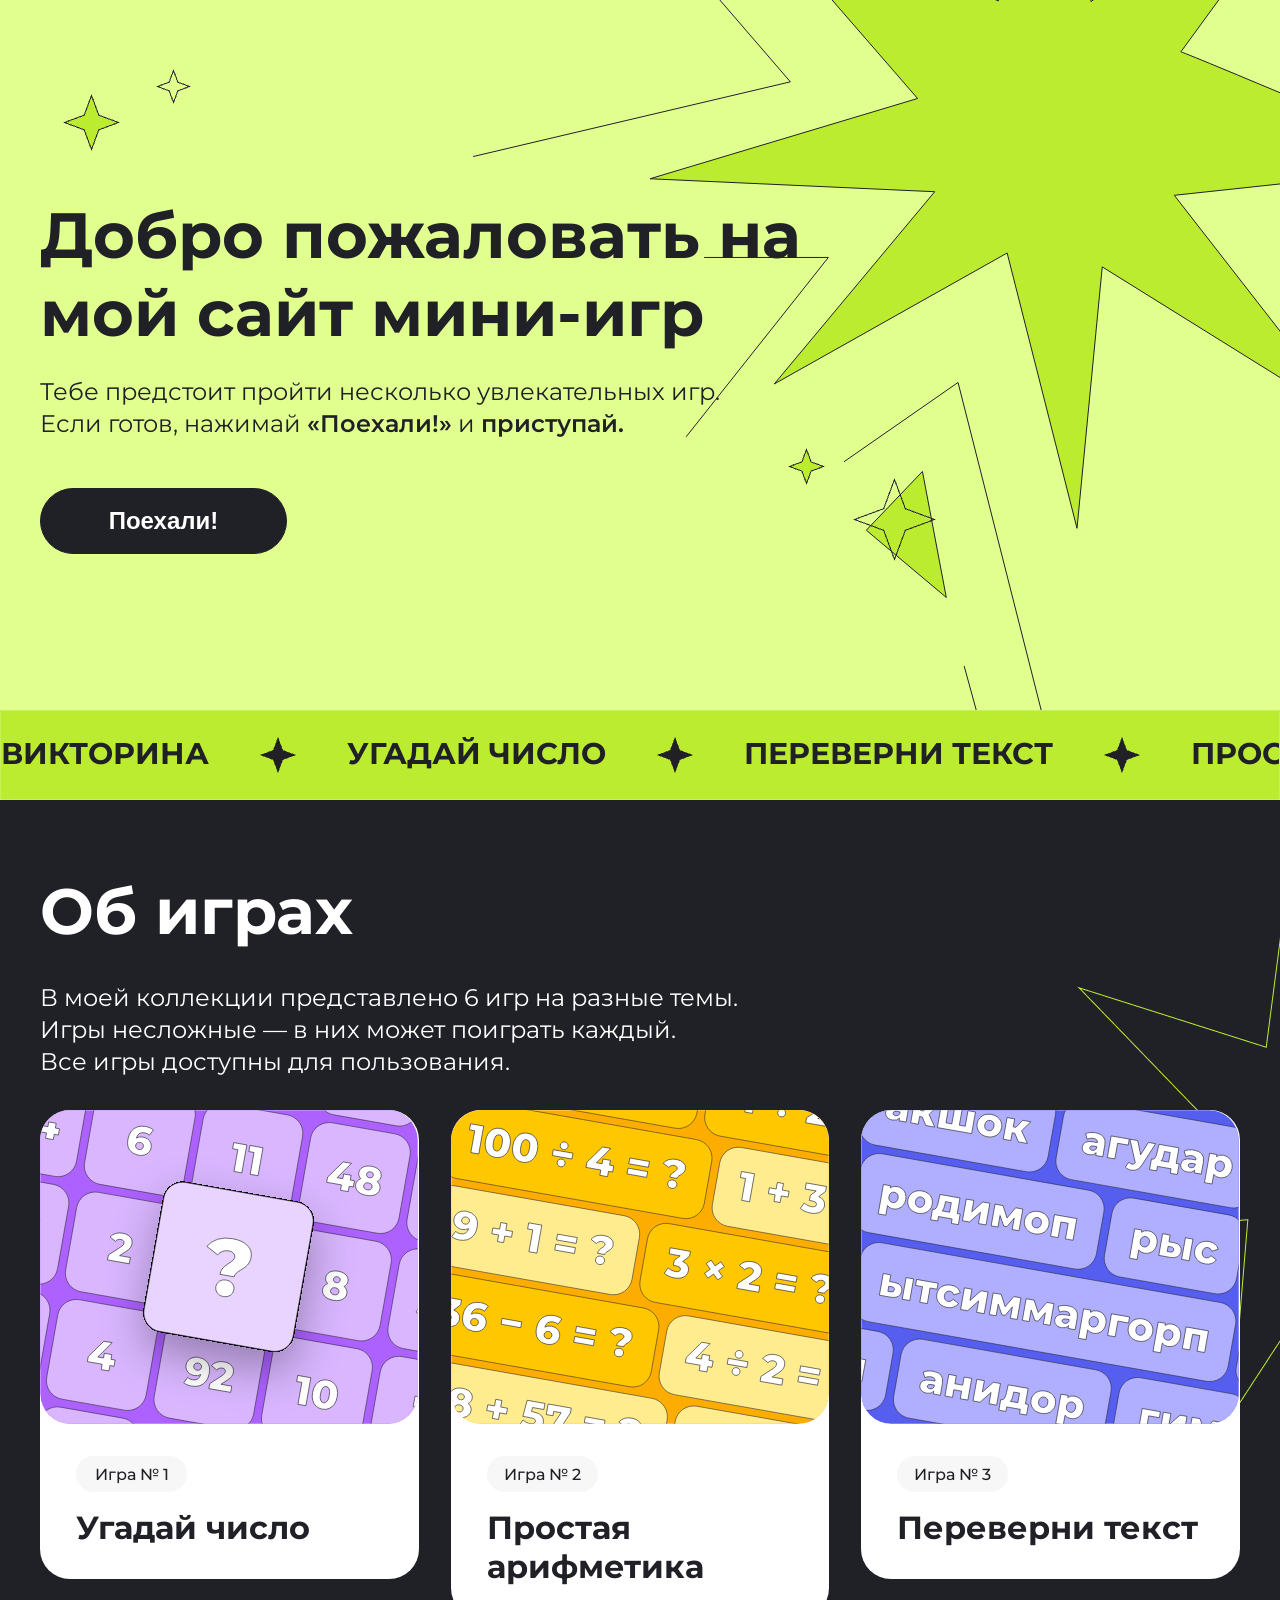
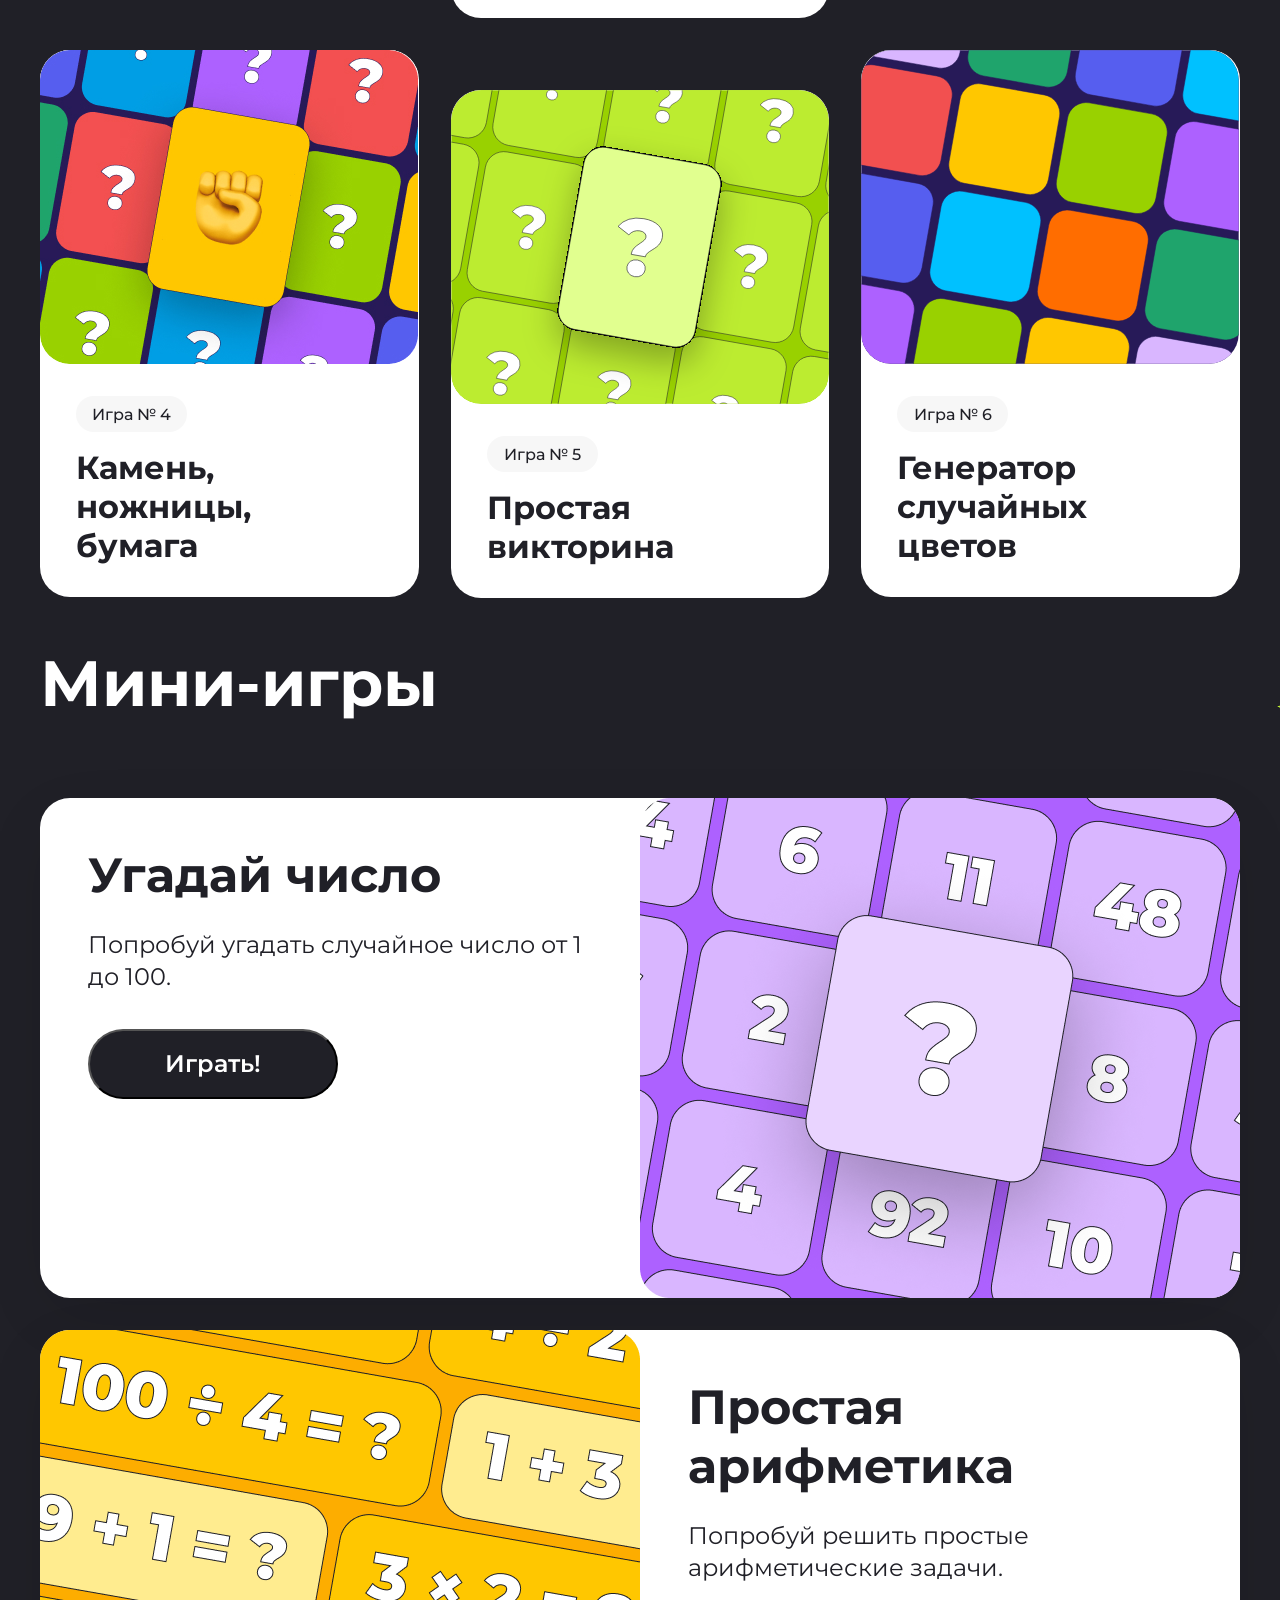
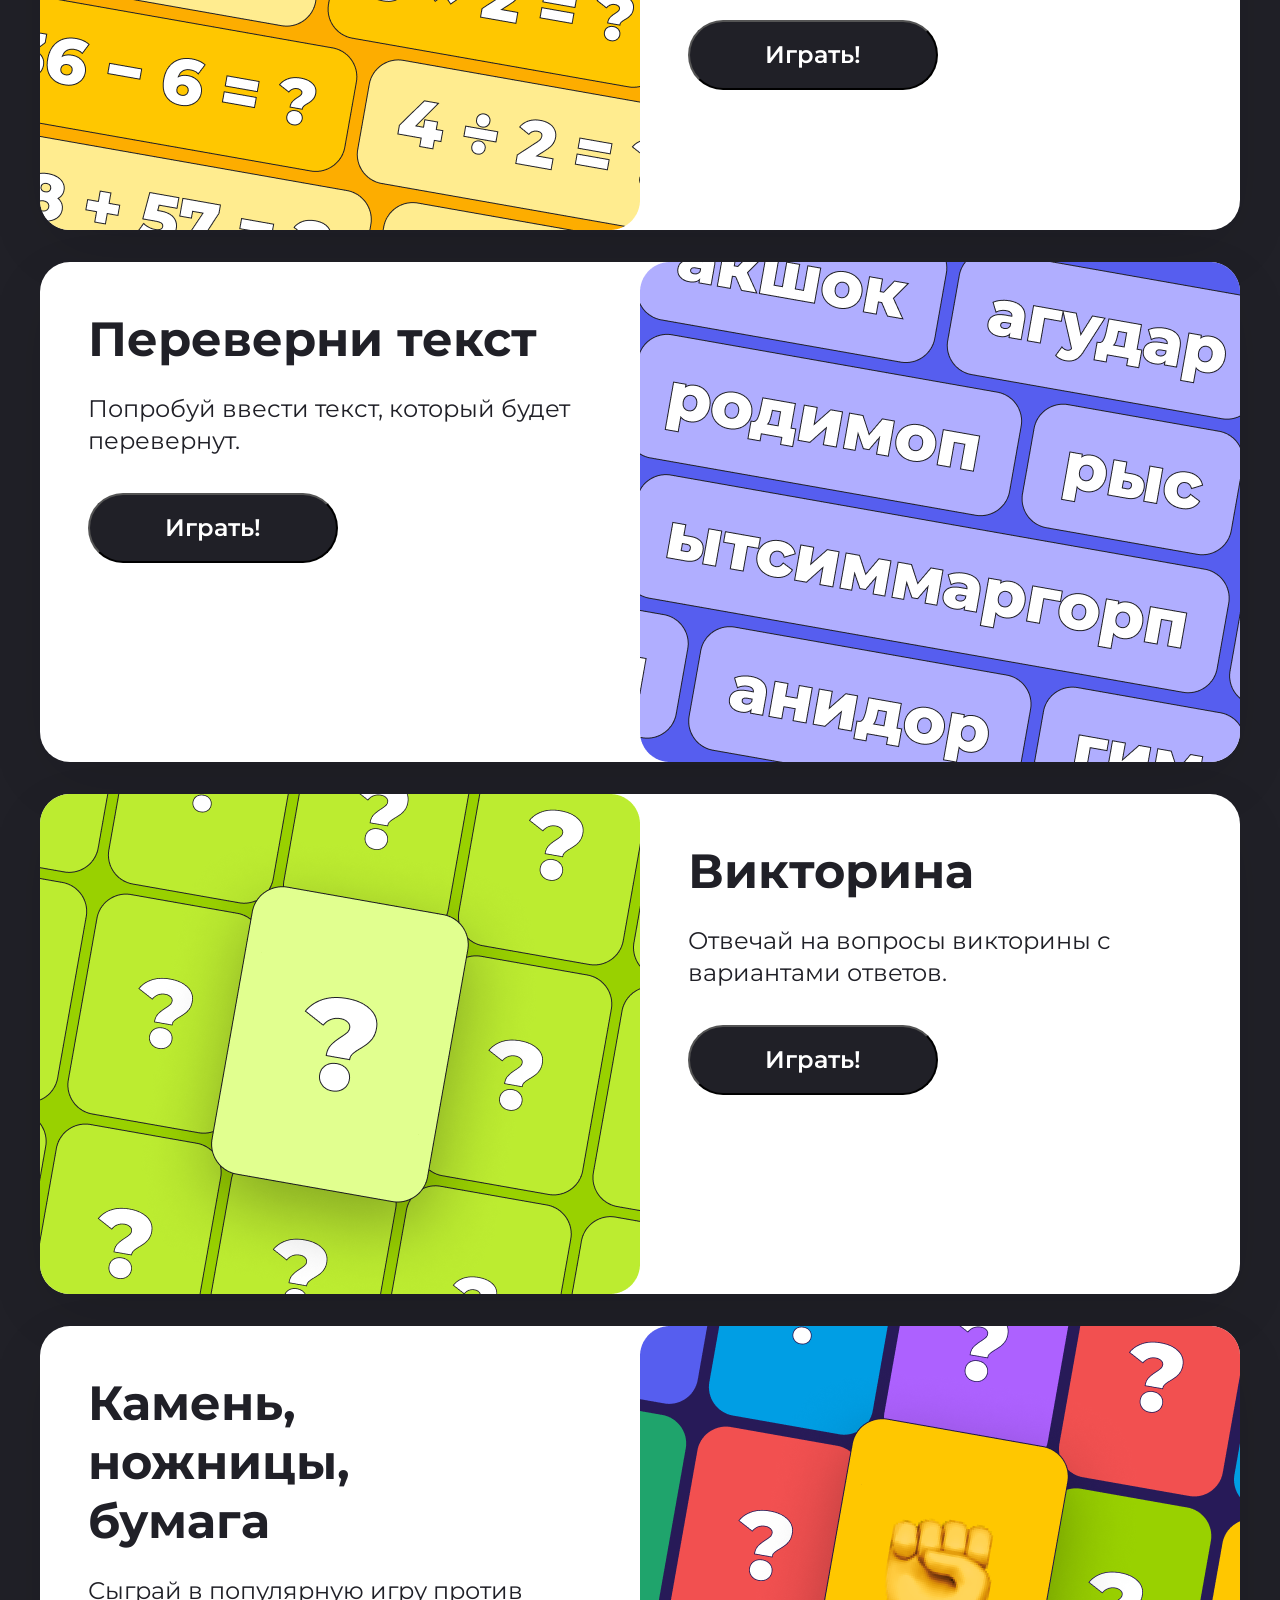
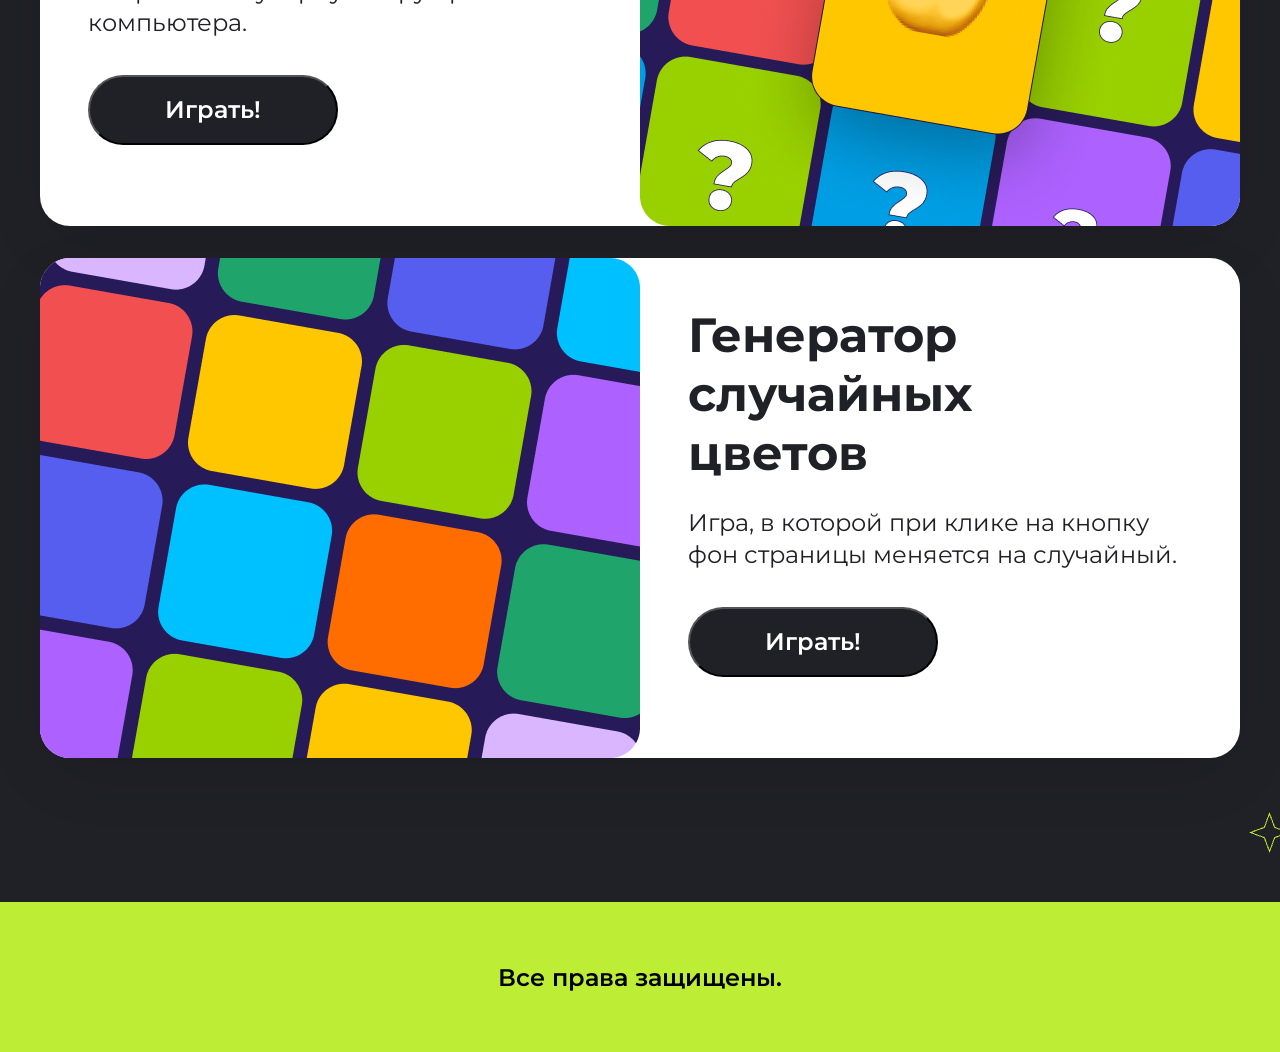
==== index.html @ b86867c1 "задание 1" ====
<!DOCTYPE html>
<html lang="en">
<head>
    <meta charset="UTF-8">
    <meta name="viewport" content="width=\, initial-scale=1.0">
    <title>Document</title>
    <link rel="preconnect" href="https://fonts.googleapis.com">
    <link rel="preconnect" href="https://fonts.gstatic.com" crossorigin>
    <link href="https://fonts.googleapis.com/css2?family=Montserrat:ital,wght@0,100..900;1,100..900&family=Poppins:ital,wght@0,100;0,200;0,300;0,400;0,500;0,600;0,700;0,800;0,900;1,100;1,200;1,300;1,400;1,500;1,600;1,700;1,800;1,900&display=swap" rel="stylesheet">
    <link rel="stylesheet" href="style.css">
</head>
<body>
    <header class="top center">
        <p class="top__title">Добро пожаловать на мой сайт мини-игр</p>
        <p class="top__text">Тебе предстоит пройти несколько увлекательных игр. Если готов, нажимай <a class="top__text-1" href="#h1">«Поехали!»</a> и <a class="top__text-1" href="#games">приступай.</a></p>
        <button type="submit" class="top__button"><a class="top__button-link" href="#h1">Поехали!</a></button>       
    </header>
    <section class="scrollbar">
        <div class="scrollbar__item">
            <h3 class="scrollbar__text">Викторина</h3>
            <img src="./img/Star.png" alt="star" class="scrollbar__star">
            </div>
        <div class="scrollbar__item">
            <h3 class="scrollbar__text">Угадай число</h3>
            <img src="./img/Star.png" alt="star" class="scrollbar__star">
            </div>
        <div class="scrollbar__item">
            <h3 class="scrollbar__text">Переверни текст</h3>
            <img src="./img/Star.png" alt="star" class="scrollbar_star">
            </div>
        <div class="scrollbar__item">
            <h3 class="scrollbar__text">Простая арифметика</h3>
            <img src="./img/Star.png" alt="star" class="scrollbar__star">
        </div>
        <div class="scrollbar__item">
            <h3 class="scrollbar__text">Камень, ножницы, бумага</h3>
            <img src="./img/Star.png" alt="star" class="scrollbar__star">
            </div>
        <div class="scrollbar__item">
            <h3 class="scrollbar__text">Генератор случайных цветов</h3>
            <img src="./img/Star.png" alt="star" class="scrollbar__star">
            </div>
    </section>
    
    <section class="container center">
        <h1 class="container__title" id="h1">Об играх</h1>
        <p class="container__text">В моей коллекции представлено 6 игр на разные темы. <br>
        Игры несложные — в них может поиграть каждый. <br>
        Все игры доступны для пользования.</p>
        
        <div class="img-games">
            <a class="img-games__card"  href="#">
                <div class="img-games__item img-games__item_1"></div>
                <div class="img-games__position">
                <div class="img-games__number">Игра № 1</div>
                <div class="img-games__text">Угадай число</div>
            </div>
            </a>
            <a class="img-games__card"  href="#">
                <div class="img-games__item img-games__item_2"></div>
                <div class="img-games__position">
                <div class="img-games__number">Игра № 2</div>
                <div class="img-games__text">Простая арифметика</div>
            </div>
            </a>
            <a class="img-games__card"  href="#">
                <div class="img-games__item img-games__item_3"></div>
                <div class="img-games__position">
                <div class="img-games__number">Игра № 3</div>
                <div class="img-games__text">Переверни текст</div>
            </div>
            </a>
            <a class="img-games__card" href="#">
                <div class="img-games__item img-games__item_4"></div>
                <div class="img-games__position">
                <div class="img-games__number">Игра № 4</div>
                <div class="img-games__text">Камень, ножницы, <br>бумага</div> 
            </div>
            </a>
            <a class="img-games__card img-games__card_top"  href="#">
                <div class="img-games__item img-games__item_5"></div>
                <div class="img-games__position">
                <div class="img-games__number">Игра № 5</div>
                <div class="img-games__text">Простая викторина</div>
            </div>
            </a>
            <a class="img-games__card" href="#">
                <div class="img-games__item img-games__item_6"></div>
                <div class="img-games__position">
                <div class="img-games__number">Игра № 6</div>
                <div class="img-games__text">Генератор случайных цветов</div>
            </div>
            </a>
        </div>
    </section>
<section class="game-box center">
          <h3 class="game-box__title" id="games">Мини-игры</h3>
             
               <div class="game-box__content">
                   <a class="game-box__cart game-box__cart_reverse" href="#">
                    <img class="game-box__img" src="./img/game1.png" alt="Числа">
                    <div class="game-box__description">
                    <h4 class="game-box__number">Угадай число</h4>
                    <p class="game-box__text">Попробуй угадать случайное число от 1 до 100.</p>
                    <button type="submit" class="game-box__button">Играть!</button>
                </div>
                </a>
                <a class="game-box__cart" href="#">
                    <img class="game-box__img" src="./img/game2.png" alt="Числа">
                    <div class="game-box__description">
                    <h4 class="game-box__number">Простая арифметика</h4>
                    <p class="game-box__text">Попробуй решить простые арифметические задачи.</p>
                    <button type="submit" class="game-box__button">Играть!</button>
                </div>
                </a>
                <a class="game-box__cart game-box__cart_reverse" href="#">
                    <img class="game-box__img" src="./img/game3.png" alt="Числа">
                    <div class="game-box__description">
                    <h4 class="game-box__number">Переверни текст</h4>
                    <p class="game-box__text">Попробуй ввести текст, который будет перевернут.</p>
                    <button type="submit" class="game-box__button">Играть!</button>
                </div>
                </a>
                <a class="game-box__cart" href="#">
                    <img class="game-box__img" src="./img/game4.png" alt="Числа">
                    <div class="game-box__description">
                    <h4 class="game-box__number">Викторина</h4>
                    <p class="game-box__text">Отвечай на вопросы викторины с вариантами ответов.</p>
                    <button type="submit" class="game-box__button">Играть!</button>
                </div>
                </a>
                <a class="game-box__cart game-box__cart_reverse" href="#">
                    <img class="game-box__img" src="./img/game5.png" alt="Числа">
                    <div class="game-box__description">
                    <h4 class="game-box__number">Камень,<br>ножницы,<br>бумага</h4>
                    <p class="game-box__text">Сыграй в популярную игру против компьютера.</p>
                    <button type="submit" class="game-box__button">Играть!</button>
                </div>
                </a>
                <a class="game-box__cart" href="#">
                    <img class="game-box__img" src="./img/game6.png" alt="Числа">
                    <div class="game-box__description">
                    <h4 class="game-box__number">Генератор<br> случайных<br> цветов</h4>
                    <p class="game-box__text">Игра, в которой при клике на кнопку фон страницы меняется на случайный.</p>
                    <button type="submit" class="game-box__button">Играть!</button>
                </div>
                </a>
                </div>
    </section>
    <script src="script.js"></script>
    </body>
    <footer class="footer">
        <p class="footer__text">Все права защищены.</p>
    </footer>

</html>
---- style.css ----
* {
  margin: 0px;
  padding: 0px;
}

a {
  text-decoration: none;
}

.center {
  padding-left: calc(50% - 600px);
  padding-right: calc(50% - 600px);
}

body {
  font-family: "Montserrat", sans-serif;
}

button {
  cursor: pointer;
}

.top {
  background: #E1FF8F;
  background-image: url(img/star1.png), url(img/star2.png), url(img/starbig.svg);
  background-position: 63px 69px, calc(100% - 344px) calc(100% - 149px), 230% -330px;
  background-repeat: no-repeat;
  padding-bottom: 156px;
}
.top__title {
  color: #202027;
  font-family: Montserrat;
  font-size: 64px;
  font-style: normal;
  font-weight: 700;
  line-height: normal;
  max-width: 769px;
  max-height: 358px;
  padding-top: 196px;
}
.top__text {
  color: #202027;
  font-family: Montserrat;
  font-size: 24px;
  font-style: normal;
  font-weight: 400;
  line-height: 32px;
  padding-top: 24px;
  max-width: 720px;
}
.top__text-1 {
  color: #202027;
  font-family: Montserrat;
  font-size: 24px;
  line-height: 32px;
  padding-top: 24px;
  font-weight: 600;
}
.top__button {
  width: 247px;
  height: 66px;
  border: 1px solid rgb(32, 32, 39);
  border-radius: 60px;
  background: rgb(32, 32, 39);
  color: #FFFFFF;
  font-size: 24px;
  font-weight: 600;
  text-align: center;
  margin-top: 48px;
  transition: all 1s;
}
.top__button__button:hover {
  background: #ffffff;
  color: #000000;
}
.top__button-link {
  color: #FFFFFF;
}

.scrollbar {
  display: flex;
  align-items: center;
  gap: 51px;
  height: 90px;
  box-sizing: border-box;
  border: 1px solid rgba(255, 255, 255, 0.2);
  -webkit-backdrop-filter: blur(50px);
  backdrop-filter: blur(50px);
  background: rgb(188, 236, 48);
  padding: 27px 0;
  overflow: hidden;
}
.scrollbar__item {
  display: flex;
  gap: 51px;
  flex-shrink: 0;
}
.scrollbar__text {
  color: rgb(32, 32, 39);
  font-size: 30px;
  font-weight: 700;
  line-height: 110%;
  text-transform: uppercase;
}

.container {
  display: flex;
  flex-direction: column;
  flex-wrap: wrap;
  align-items: flex-start;
  background: #202027;
  background-image: url(img/bigStar\ 1.png);
  background-repeat: no-repeat;
  background-position: 1050px 50px;
}
.container-2 {
  background-image: none;
  padding-bottom: 72px;
}
.container__title {
  color: #FFF;
  font-family: Montserrat;
  font-size: 64px;
  font-weight: 700;
  padding-top: 72px;
  margin-bottom: 32px;
}
.container__text {
  color: #FFF;
  font-family: Montserrat;
  font-size: 24px;
  font-style: normal;
  font-weight: 400;
  line-height: 32px;
  max-width: 788px;
  padding-bottom: 32px;
}

.img-games {
  display: grid;
  grid-template-columns: repeat(12, 1fr);
  gap: 32px;
  align-items: start;
  background-image: url(img/Star\ blok.png), url(img/Star\ blok\ 2.png);
  background-repeat: no-repeat;
  background-position: 100px 60px;
}
.img-games__card {
  display: flex;
  flex-direction: column;
  grid-column: span 4;
  background-color: #FFFFFF;
  border-radius: 30px;
}
.img-games__card_top {
  margin-top: 40px;
}
.img-games__item {
  border-radius: 30px;
  height: 314px;
  background-size: cover;
  background-repeat: no-repeat;
  background-position: center;
}
.img-games__item_1 {
  background: url(img/card1.svg);
  background-repeat: no-repeat;
}
.img-games__item_2 {
  background: url(img/card2.svg);
  background-repeat: no-repeat;
}
.img-games__item_3 {
  background: url(img/card3.svg);
  background-repeat: no-repeat;
}
.img-games__item_4 {
  background: url(img/cart4.jpg);
  background-repeat: no-repeat;
}
.img-games__item_5 {
  background: url(img/card5.svg);
  background-repeat: no-repeat;
}
.img-games__item_6 {
  background: url(img/card6.svg);
  background-repeat: no-repeat;
}
.img-games__position {
  margin: 32px 36px;
}
.img-games__number {
  width: 111px;
  height: 36px;
  color: rgb(32, 32, 39);
  font-size: 16px;
  font-weight: 500;
  border-radius: 52px;
  background: rgb(247, 247, 247);
  display: flex;
  justify-content: center;
  align-items: center;
  margin-bottom: 16px;
}
.img-games__text {
  color: rgb(32, 32, 39);
  font-size: 32px;
  font-weight: 700;
}
.img-games__text-big {
  font-size: 48px;
}
.img-games__description {
  font-size: 24px;
  font-weight: 400;
  color: #000;
}
.img-games__section {
  width: 1200px;
  height: 500px;
  margin-bottom: 32px;
}

.game-box {
  background: #202027;
  background-image: url(./img/Star6_.png), url(./img/Star7_.png), url(./img/Star8_.png), url(./img/Star10_.png);
  background-repeat: no-repeat;
  background-position: 1320px 126px, 1277px 93px, 1319px 3366px, 1249px 3414px;
  padding-bottom: 144px;
}
.game-box__title {
  color: rgb(255, 255, 255);
  font-size: 64px;
  font-weight: 700;
  line-height: 78px;
  padding-top: 46px;
  padding-bottom: 76px;
}
.game-box__content {
  display: flex;
  flex-direction: column;
  gap: 32px;
}
.game-box__cart {
  display: flex;
  border-radius: 30px;
  box-shadow: 0px 20px 67px -12px rgba(0, 0, 0, 0.13);
  background: rgb(255, 255, 255);
}
.game-box__cart_reverse {
  display: flex;
  flex-direction: row-reverse;
  border-radius: 30px;
}
.game-box__description {
  padding: 48px;
}
.game-box__number {
  color: rgb(32, 32, 39);
  font-size: 48px;
  font-weight: 700;
  line-height: 59px;
  padding-bottom: 24px;
}
.game-box__text {
  color: rgb(32, 32, 39);
  font-size: 24px;
  font-weight: 400;
  line-height: 32px;
  padding-bottom: 36px;
}
.game-box__button {
  border-radius: 60px;
  background: rgb(32, 32, 39);
  text-decoration: none;
  box-sizing: border-box;
  padding: 16px 75px;
  color: rgb(255, 255, 255);
  font-size: 24px;
  font-weight: 600;
  line-height: 141.69%;
  font-family: inherit;
  cursor: url("./img/cursor.png"), pointer;
  transition: all 1s;
}
.game-box__button:hover {
  background: #ffffff;
  color: #000000;
  border: 1px solid rgb(0, 0, 0);
}

.footer {
  display: flex;
  height: 150px;
  background: #BDED35;
  justify-content: center;
  align-items: center;
}
.footer__text {
  font-size: 24px;
  font-weight: 600;
}

@media (max-width: 767px) {
  .center {
    padding-left: 16px;
    padding-right: 16px;
  }
  .top {
    background-image: none;
    background-image: url(img/starlittle1.png), url(img/Starlittle.png), url(img/startop.png), url(img/Starlittle2.png), url(img/Starlittle3.png);
    background-repeat: no-repeat;
    background-position: 38px 97px, 92px 64px, 220px 0px, 304px 620px, 257px 580px;
    text-align: center;
    padding-bottom: 147px;
  }
  .top__title {
    font-size: 40px;
    font-weight: 700;
    line-height: 49px;
    padding-top: 147px;
    max-width: 262px;
    margin-left: 36px;
  }
  .top__text {
    font-size: 16px;
    font-weight: 400;
    line-height: 20px;
    text-align: center;
    height: 60px;
  }
  .top__text-1 {
    font-size: 16px;
  }
  .top__button-link {
    font-size: 16px;
  }
  .scrollbar {
    height: 51px;
    gap: 27px;
  }
  .scrollbar__item {
    gap: 27px;
    align-items: center;
  }
  .scrollbar__text {
    font-size: 16px;
    gap: 6px;
  }
  .scrollbar__mobile {
    display: flex;
  }
  .container {
    display: none;
  }
  .game-box {
    background-image: none;
    padding-bottom: 48px;
  }
  .game-box__title {
    font-size: 40px;
    line-height: 49px;
    padding-top: 48px;
    padding-bottom: 48px;
  }
  .game-box__content {
    gap: 24px;
  }
  .game-box__cart {
    display: block;
  }
  .game-box__img {
    width: 343px;
    height: 284px;
  }
  .game-box__description {
    padding: 29px;
  }
  .game-box__number {
    padding-bottom: 16px;
    font-size: 32px;
    line-height: 100%;
  }
  .game-box__text {
    font-size: 16px;
    line-height: 20px;
    padding-bottom: 32px;
  }
  .game-box__button {
    padding: 16px 110px;
    font-size: 16px;
  }
  .footer {
    height: 100px;
  }
  .footer__text {
    font-size: 16px;
    line-height: 20px;
  }
}/*# sourceMappingURL=style.css.map */
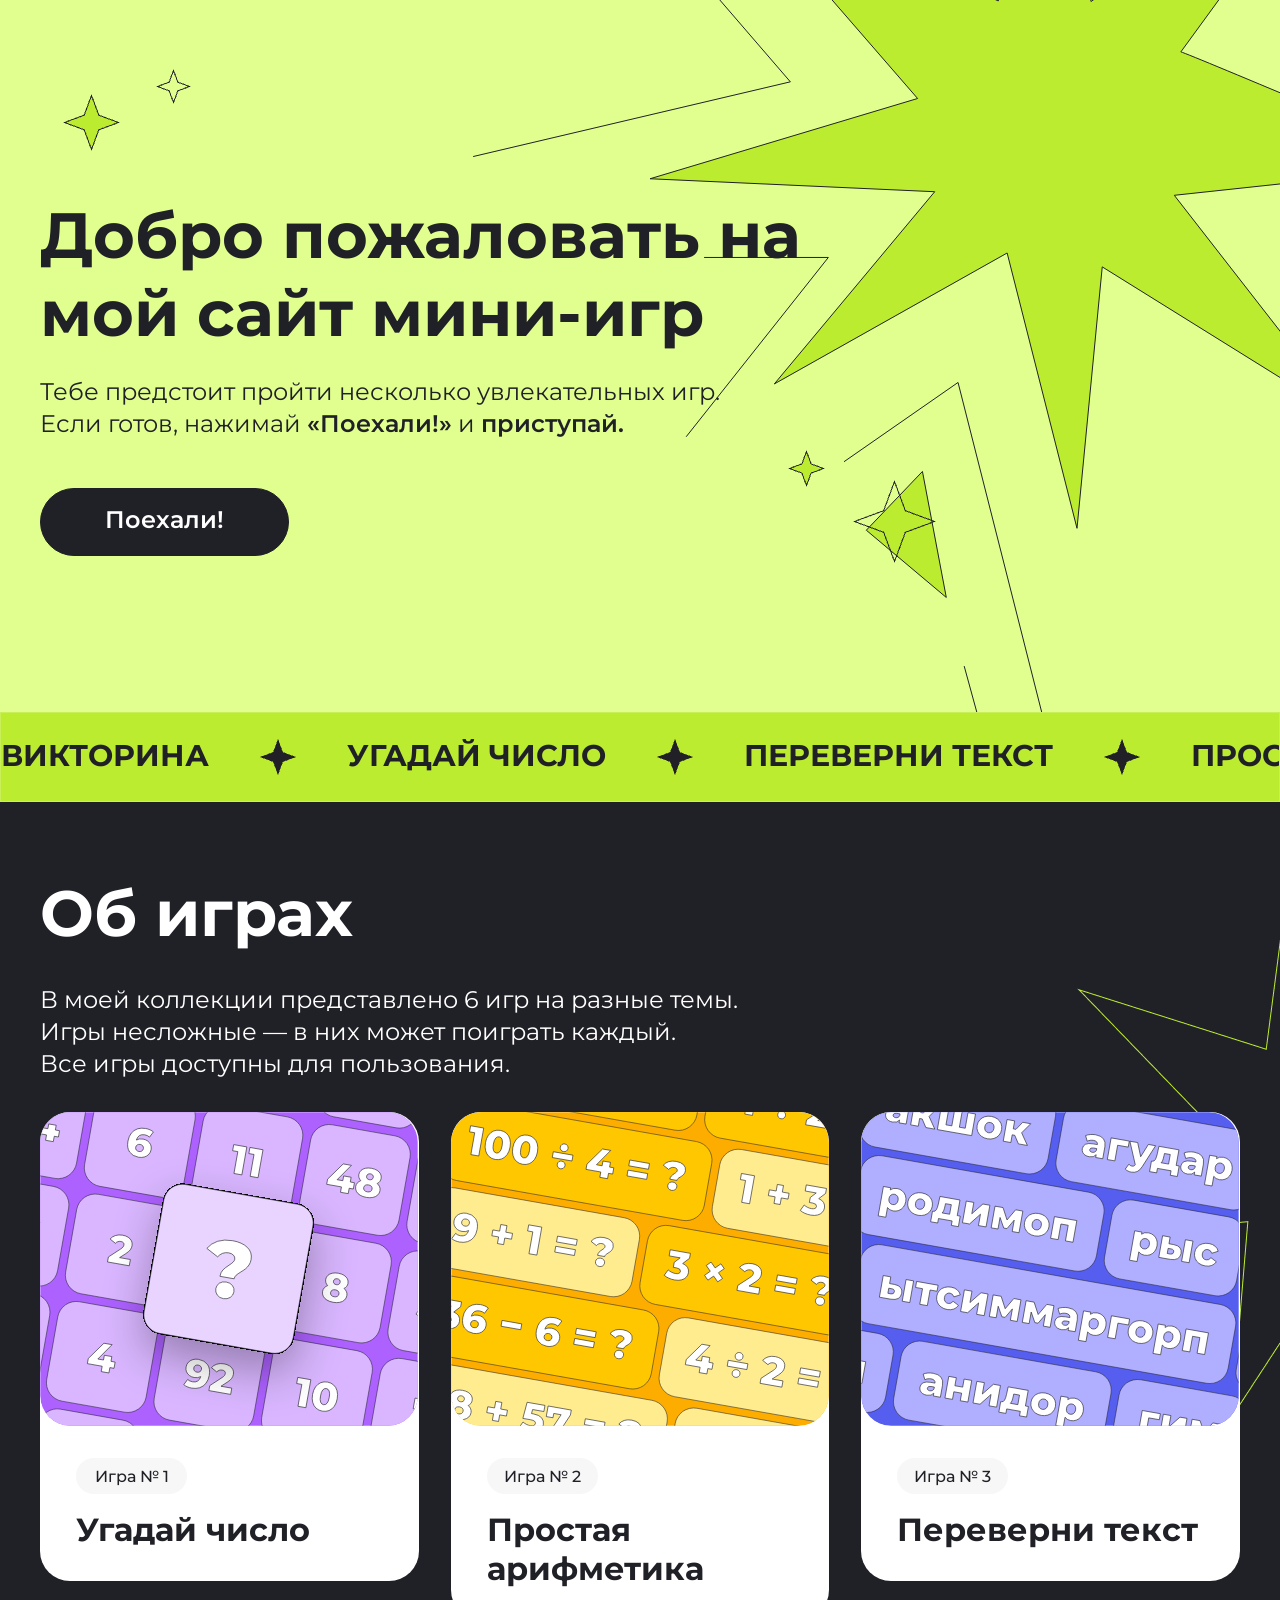
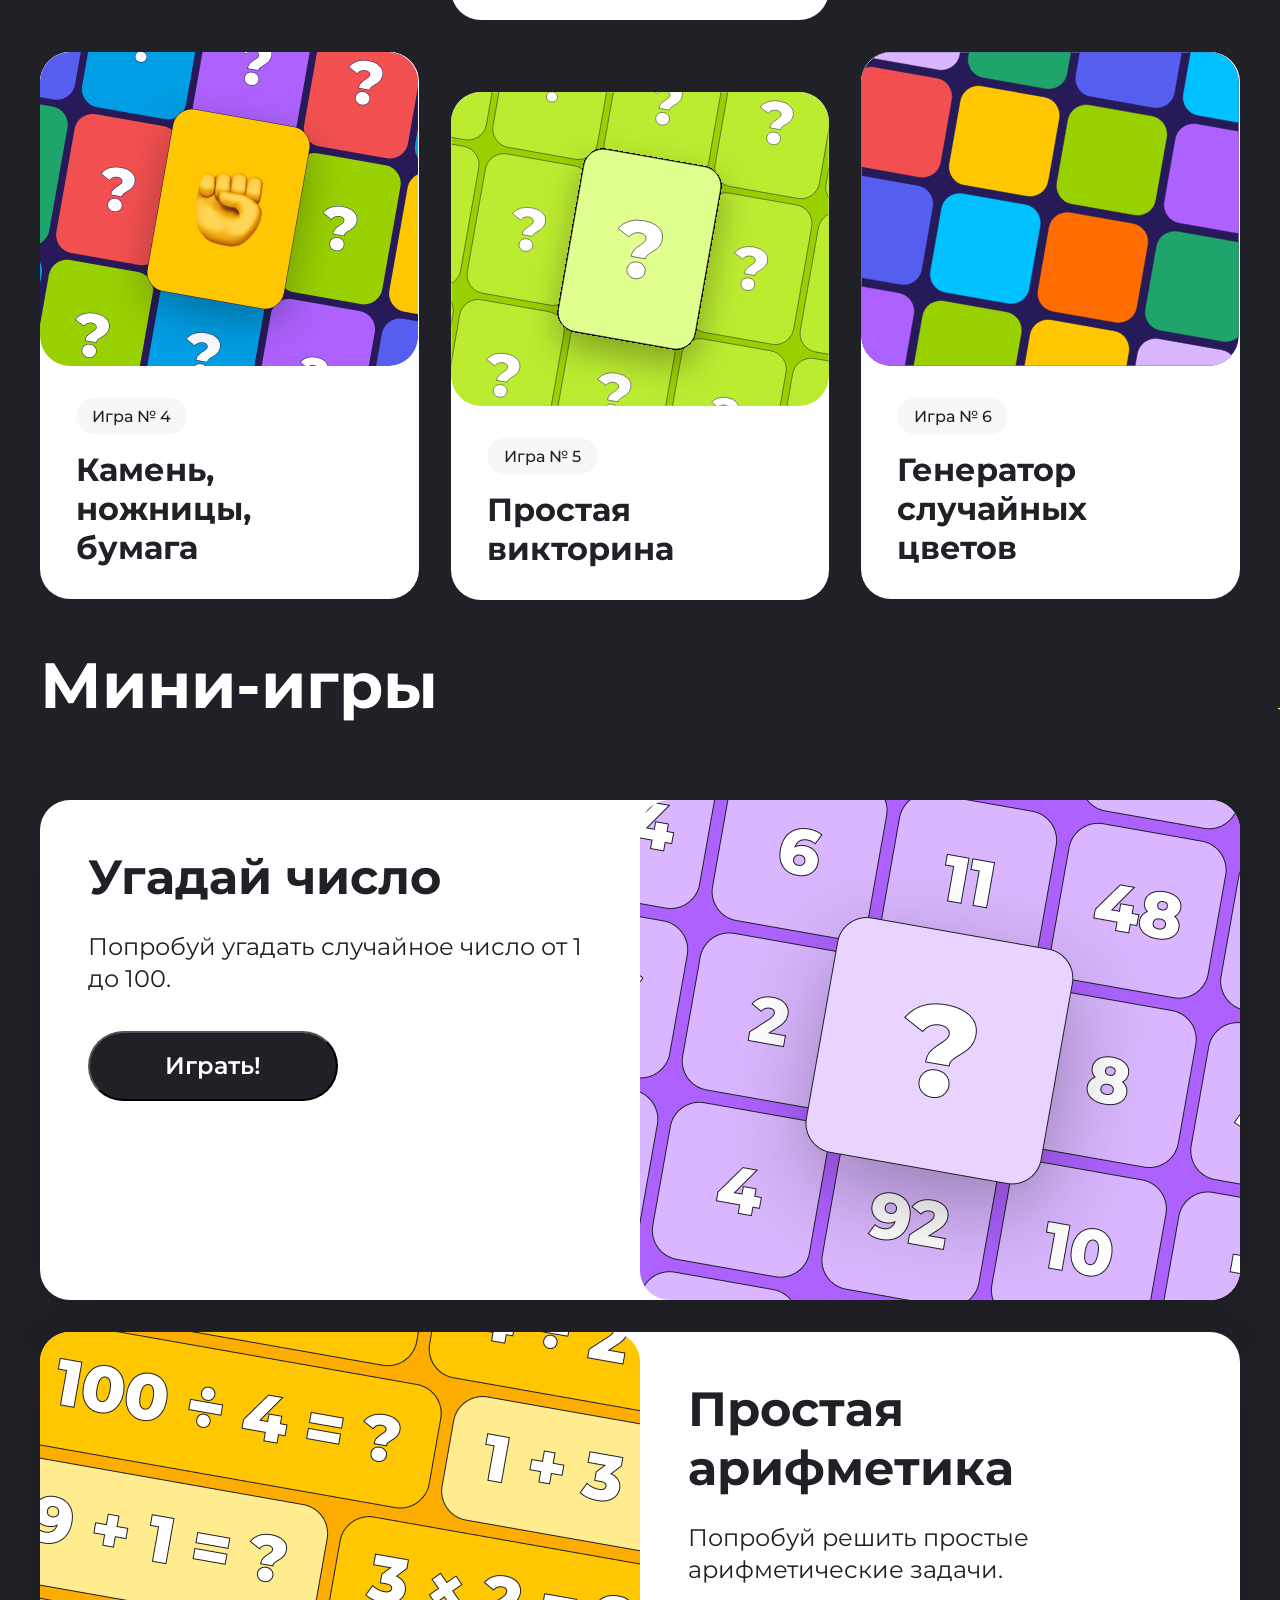
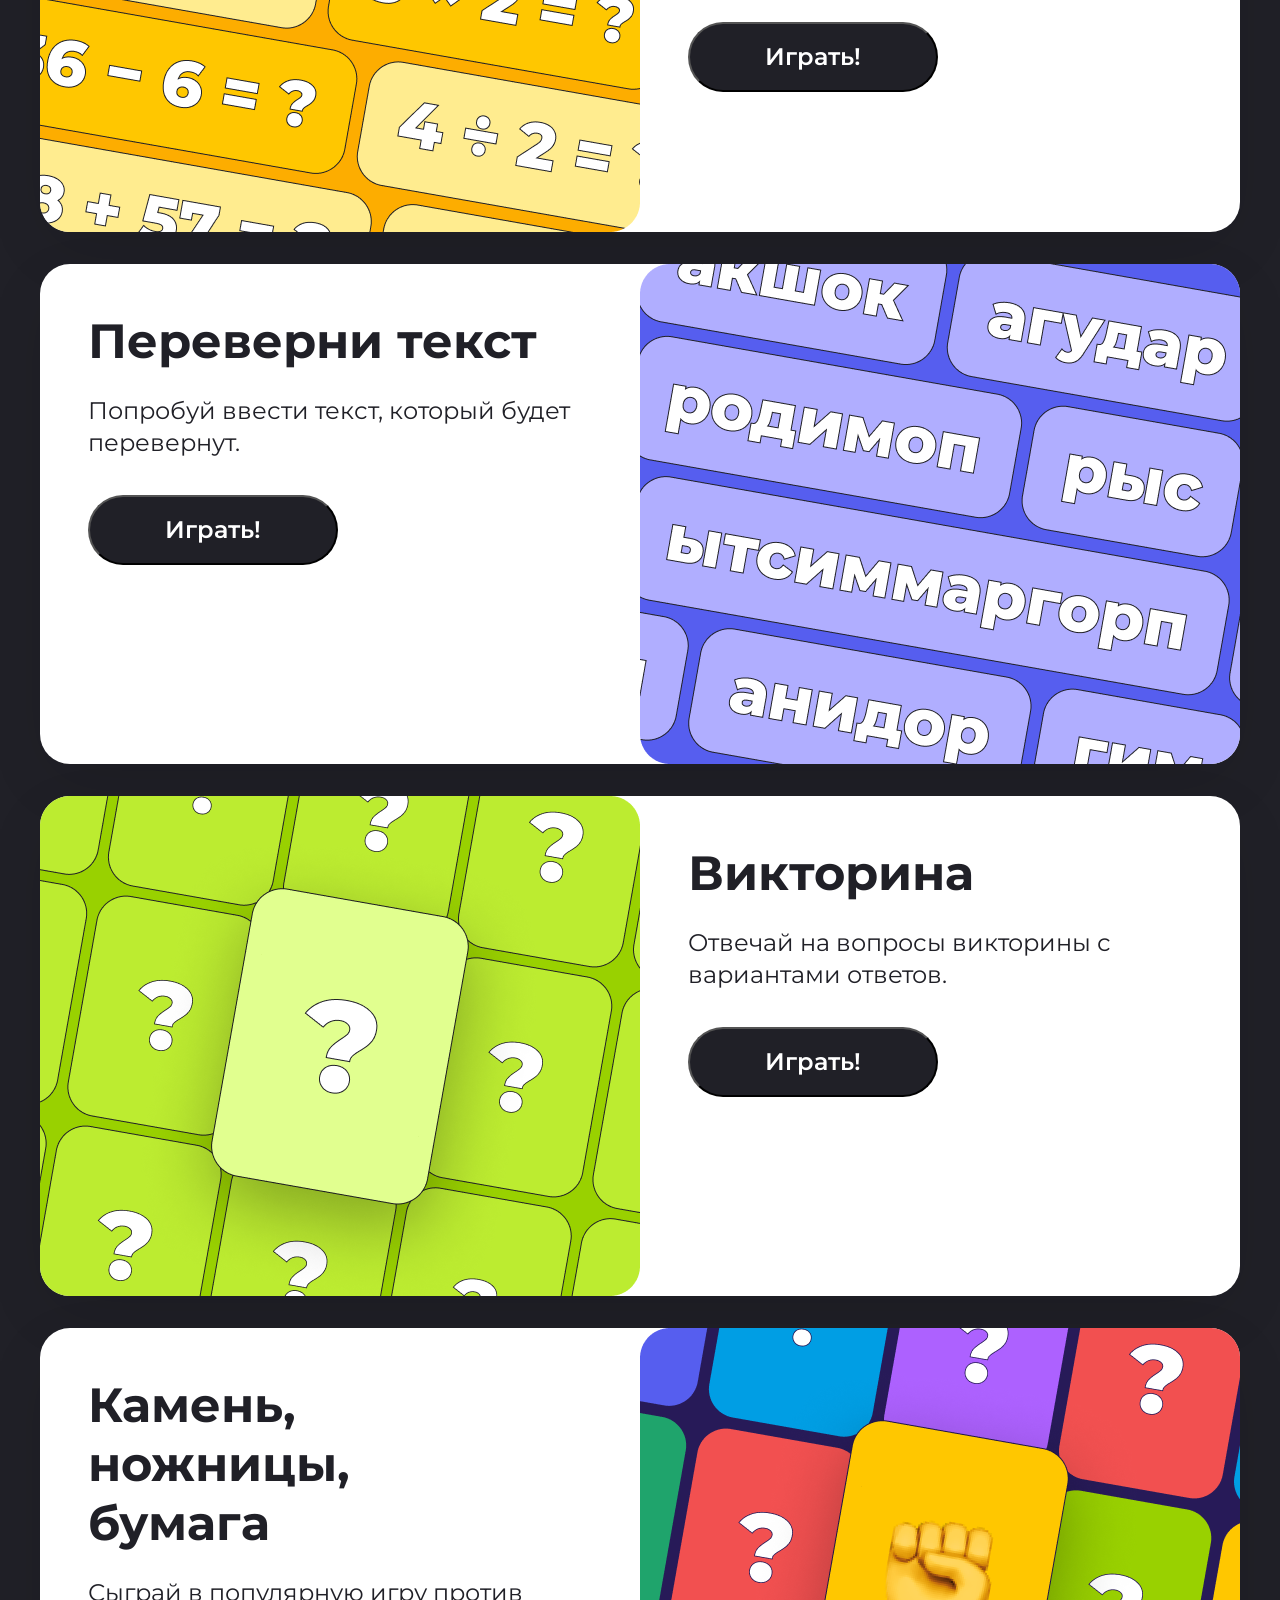
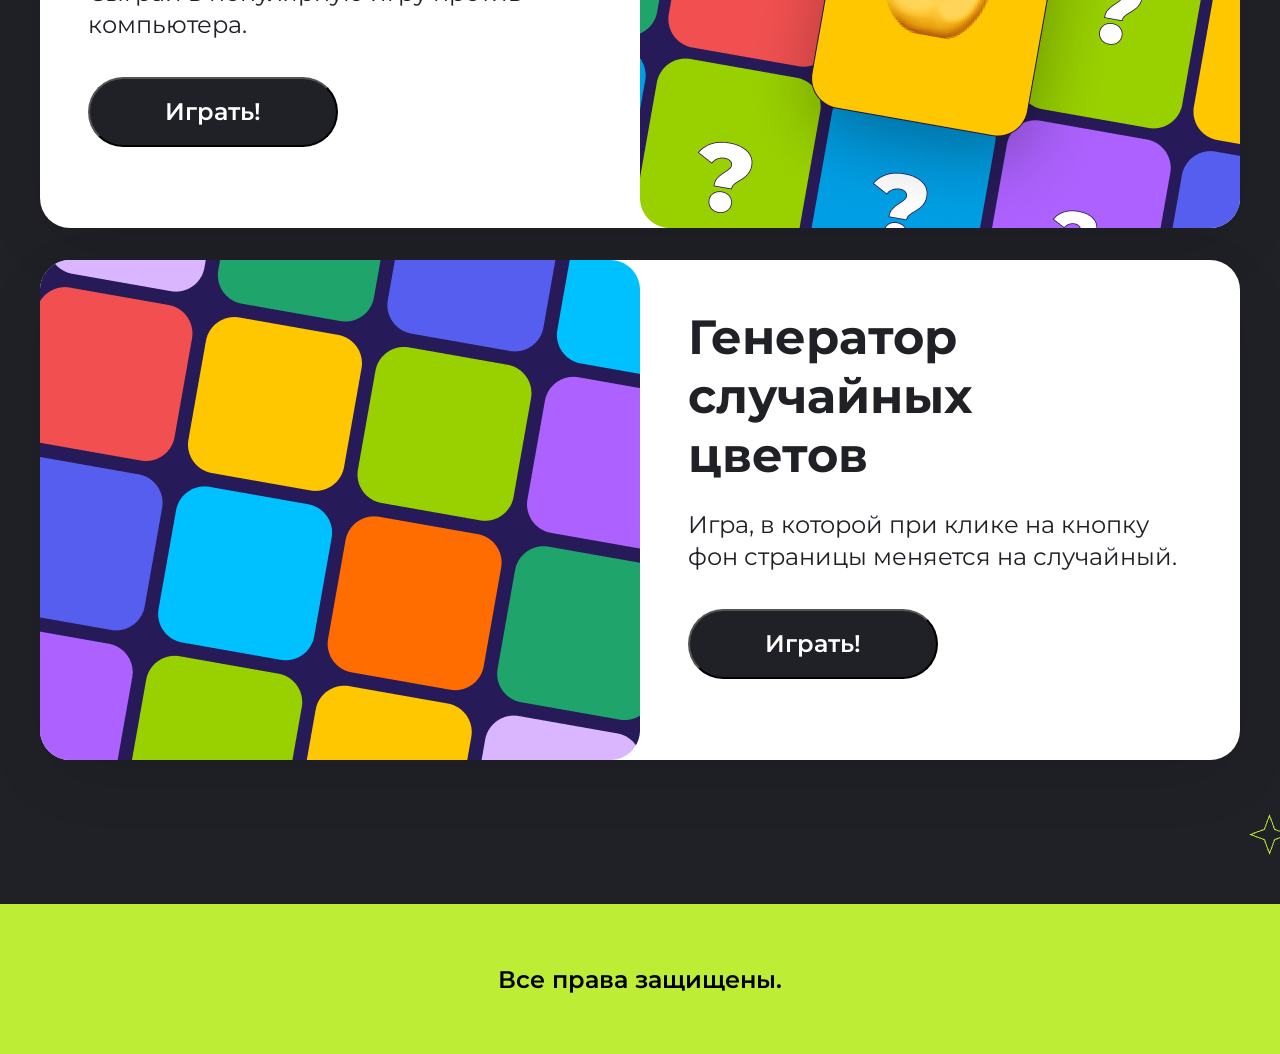
==== commit 39293cd1: "HW 3" ====
--- a/index.html
+++ b/index.html
@@ -13,30 +13,30 @@
     <header class="top center">
         <p class="top__title">Добро пожаловать на мой сайт мини-игр</p>
         <p class="top__text">Тебе предстоит пройти несколько увлекательных игр. Если готов, нажимай <a class="top__text-1" href="#h1">«Поехали!»</a> и <a class="top__text-1" href="#games">приступай.</a></p>
-        <button type="submit" class="top__button"><a class="top__button-link" href="#h1">Поехали!</a></button>       
+        <a class="top__button" href="#h1"><div class="top__button-text">Поехали!</div></a>      
     </header>
     <section class="scrollbar">
-        <div class="scrollbar__item">
+        <div class="scrollbar-item">
             <h3 class="scrollbar__text">Викторина</h3>
             <img src="./img/Star.png" alt="star" class="scrollbar__star">
             </div>
-        <div class="scrollbar__item">
+        <div class="scrollbar-item">
             <h3 class="scrollbar__text">Угадай число</h3>
             <img src="./img/Star.png" alt="star" class="scrollbar__star">
             </div>
-        <div class="scrollbar__item">
+        <div class="scrollbar-item">
             <h3 class="scrollbar__text">Переверни текст</h3>
-            <img src="./img/Star.png" alt="star" class="scrollbar_star">
+            <img src="./img/Star.png" alt="star" class="scrollbar__star">
             </div>
-        <div class="scrollbar__item">
+        <div class="scrollbar-item">
             <h3 class="scrollbar__text">Простая арифметика</h3>
             <img src="./img/Star.png" alt="star" class="scrollbar__star">
         </div>
-        <div class="scrollbar__item">
+        <div class="scrollbar-item">
             <h3 class="scrollbar__text">Камень, ножницы, бумага</h3>
             <img src="./img/Star.png" alt="star" class="scrollbar__star">
             </div>
-        <div class="scrollbar__item">
+        <div class="scrollbar-item">
             <h3 class="scrollbar__text">Генератор случайных цветов</h3>
             <img src="./img/Star.png" alt="star" class="scrollbar__star">
             </div>
--- a/style.css
+++ b/style.css
@@ -57,6 +57,7 @@
   font-weight: 600;
 }
 .top__button {
+  display: block;
   width: 247px;
   height: 66px;
   border: 1px solid rgb(32, 32, 39);
@@ -65,16 +66,16 @@
   color: #FFFFFF;
   font-size: 24px;
   font-weight: 600;
-  text-align: center;
   margin-top: 48px;
   transition: all 1s;
+}
+.top__button-text {
+  text-align: center;
+  padding-top: 16px;
 }
 .top__button__button:hover {
   background: #ffffff;
   color: #000000;
-}
-.top__button-link {
-  color: #FFFFFF;
 }
 
 .scrollbar {
@@ -90,7 +91,7 @@
   padding: 27px 0;
   overflow: hidden;
 }
-.scrollbar__item {
+.scrollbar-item {
   display: flex;
   gap: 51px;
   flex-shrink: 0;
